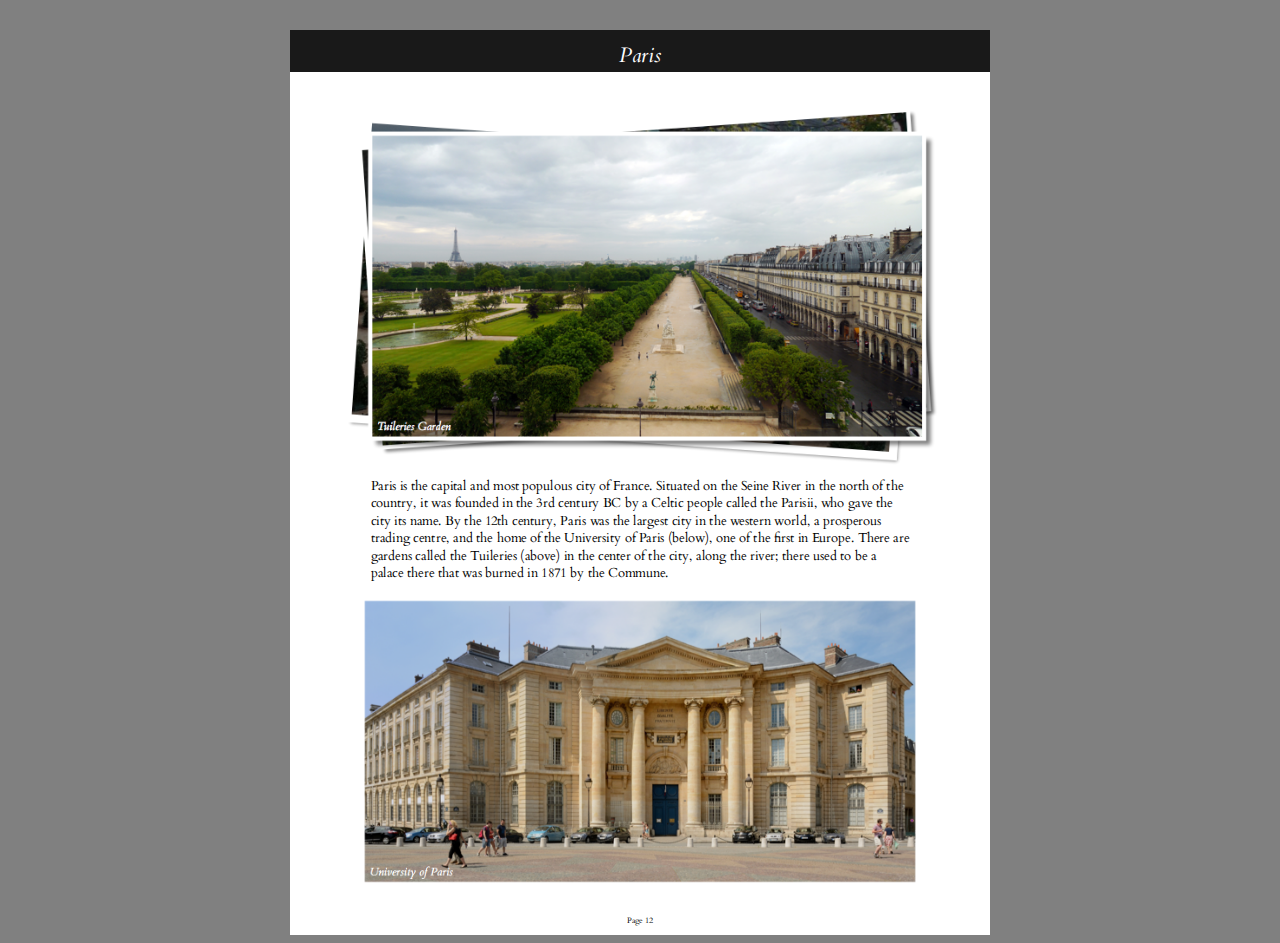
==== index.html @ 781702bc "styling the iframe" ====
<html>
<head>
	<link rel="stylesheet" type="text/css" href="./css/index.css">
	<title></title>
</head>
<body>
	<div id="wrap">
	<iframe src="./front.html" style="border:none"></iframe>
	</div>
</body>
</html>
---- css/index.css ----
body {
	background-color: gray;
}

iframe{
	position:relative;
	width: 1000px;
	height: 1300px;
	display: block;
	margin-left: auto;
	margin-right: auto;
	overflow-y: hidden;
	-ms-zoom: 0.70;
    -moz-transform: scale(0.70);
    -moz-transform-origin: 0 0;
    -o-transform: scale(0.70);
    -o-transform-origin: 0 0;
    -webkit-transform: scale(0.70);
    -webkit-transform-origin: 0 0;
}

#wrap {
	margin-top: 30px;
	background-color:white;
	width: 700px;
	height: 905px;
	overflow: hidden;
	display: block;
	margin-left: auto;
	margin-right: auto;
}
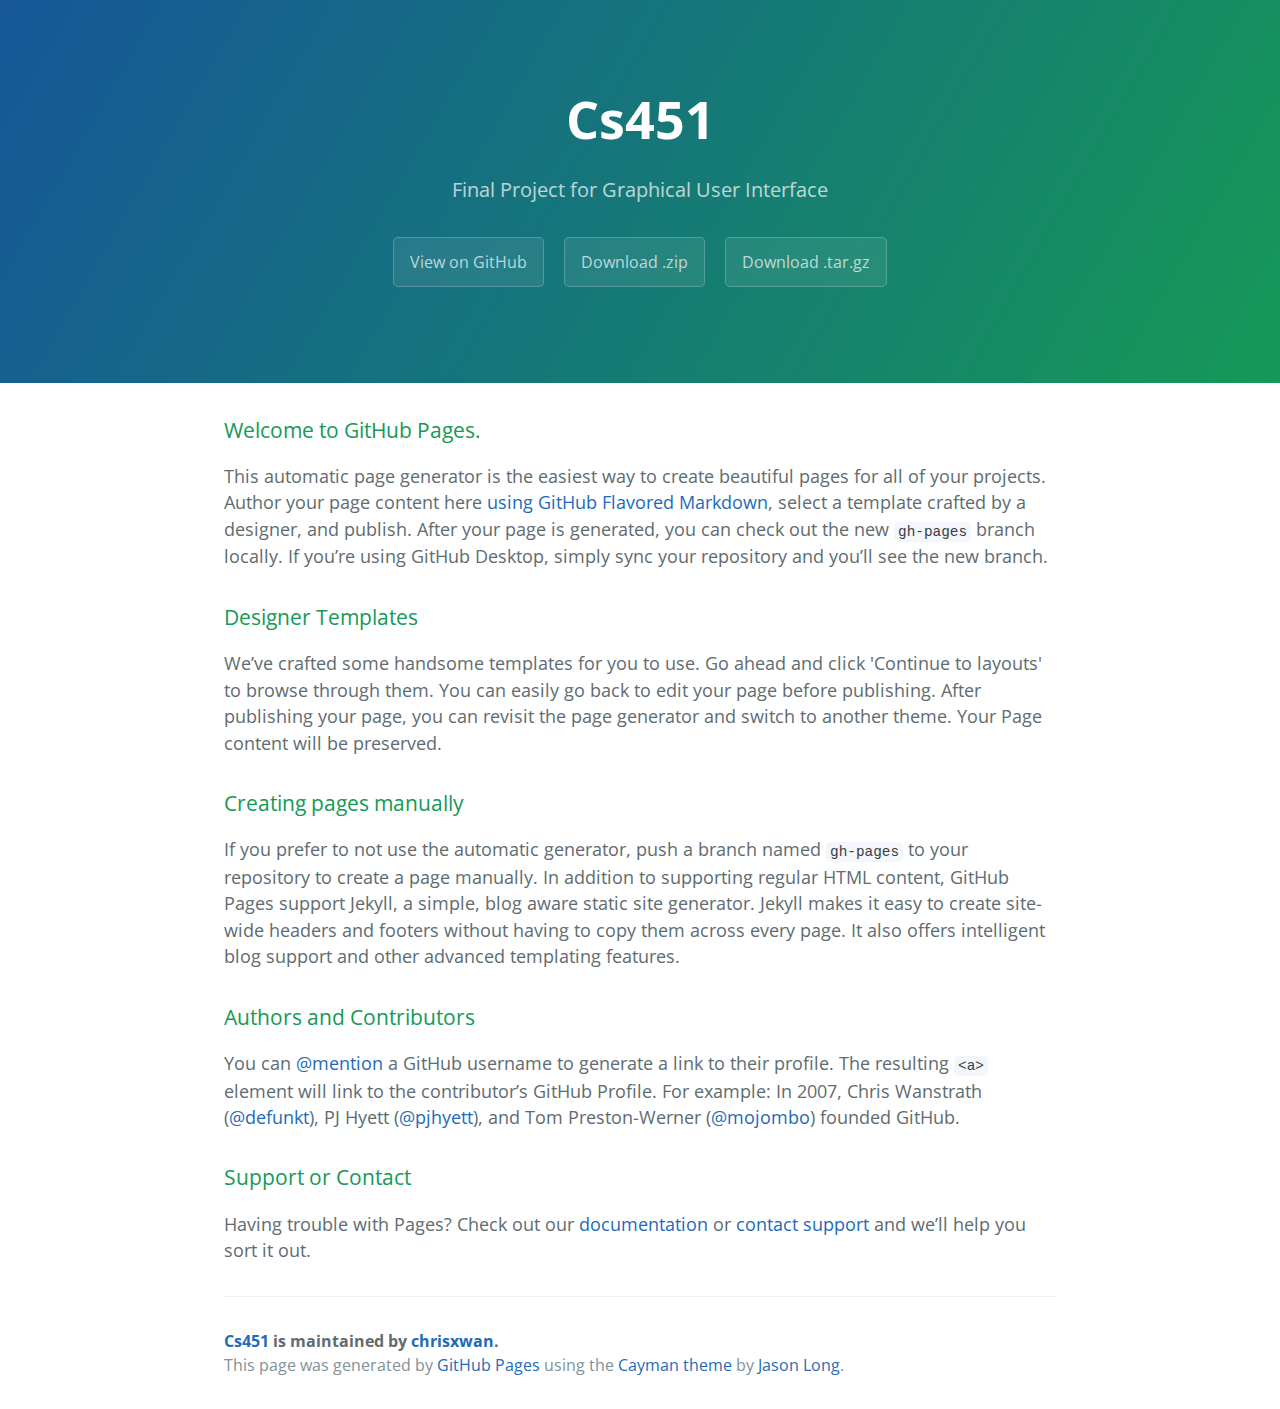
==== commit 61eb0ef2: "Create gh-pages branch via GitHub" ====
--- a/index.html
+++ b/index.html
@@ -1,11 +1,57 @@
-<html>
-<head>
-	<link rel="stylesheet" type="text/css" href="./css/index.css">
-	<title></title>
-</head>
-<body>
-	<div id="wrap">
-	<iframe src="./front.html" style="border:none"></iframe>
-	</div>
-</body>
-</html>+<!DOCTYPE html>
+<html lang="en-us">
+  <head>
+    <meta charset="UTF-8">
+    <title>Cs451 by chrisxwan</title>
+    <meta name="viewport" content="width=device-width, initial-scale=1">
+    <link rel="stylesheet" type="text/css" href="stylesheets/normalize.css" media="screen">
+    <link href='https://fonts.googleapis.com/css?family=Open+Sans:400,700' rel='stylesheet' type='text/css'>
+    <link rel="stylesheet" type="text/css" href="stylesheets/stylesheet.css" media="screen">
+    <link rel="stylesheet" type="text/css" href="stylesheets/github-light.css" media="screen">
+  </head>
+  <body>
+    <section class="page-header">
+      <h1 class="project-name">Cs451</h1>
+      <h2 class="project-tagline">Final Project for Graphical User Interface</h2>
+      <a href="https://github.com/chrisxwan/cs451" class="btn">View on GitHub</a>
+      <a href="https://github.com/chrisxwan/cs451/zipball/master" class="btn">Download .zip</a>
+      <a href="https://github.com/chrisxwan/cs451/tarball/master" class="btn">Download .tar.gz</a>
+    </section>
+
+    <section class="main-content">
+      <h3>
+<a id="welcome-to-github-pages" class="anchor" href="#welcome-to-github-pages" aria-hidden="true"><span aria-hidden="true" class="octicon octicon-link"></span></a>Welcome to GitHub Pages.</h3>
+
+<p>This automatic page generator is the easiest way to create beautiful pages for all of your projects. Author your page content here <a href="https://guides.github.com/features/mastering-markdown/">using GitHub Flavored Markdown</a>, select a template crafted by a designer, and publish. After your page is generated, you can check out the new <code>gh-pages</code> branch locally. If you’re using GitHub Desktop, simply sync your repository and you’ll see the new branch.</p>
+
+<h3>
+<a id="designer-templates" class="anchor" href="#designer-templates" aria-hidden="true"><span aria-hidden="true" class="octicon octicon-link"></span></a>Designer Templates</h3>
+
+<p>We’ve crafted some handsome templates for you to use. Go ahead and click 'Continue to layouts' to browse through them. You can easily go back to edit your page before publishing. After publishing your page, you can revisit the page generator and switch to another theme. Your Page content will be preserved.</p>
+
+<h3>
+<a id="creating-pages-manually" class="anchor" href="#creating-pages-manually" aria-hidden="true"><span aria-hidden="true" class="octicon octicon-link"></span></a>Creating pages manually</h3>
+
+<p>If you prefer to not use the automatic generator, push a branch named <code>gh-pages</code> to your repository to create a page manually. In addition to supporting regular HTML content, GitHub Pages support Jekyll, a simple, blog aware static site generator. Jekyll makes it easy to create site-wide headers and footers without having to copy them across every page. It also offers intelligent blog support and other advanced templating features.</p>
+
+<h3>
+<a id="authors-and-contributors" class="anchor" href="#authors-and-contributors" aria-hidden="true"><span aria-hidden="true" class="octicon octicon-link"></span></a>Authors and Contributors</h3>
+
+<p>You can <a href="https://help.github.com/articles/basic-writing-and-formatting-syntax/#mentioning-users-and-teams" class="user-mention">@mention</a> a GitHub username to generate a link to their profile. The resulting <code>&lt;a&gt;</code> element will link to the contributor’s GitHub Profile. For example: In 2007, Chris Wanstrath (<a href="https://github.com/defunkt" class="user-mention">@defunkt</a>), PJ Hyett (<a href="https://github.com/pjhyett" class="user-mention">@pjhyett</a>), and Tom Preston-Werner (<a href="https://github.com/mojombo" class="user-mention">@mojombo</a>) founded GitHub.</p>
+
+<h3>
+<a id="support-or-contact" class="anchor" href="#support-or-contact" aria-hidden="true"><span aria-hidden="true" class="octicon octicon-link"></span></a>Support or Contact</h3>
+
+<p>Having trouble with Pages? Check out our <a href="https://help.github.com/pages">documentation</a> or <a href="https://github.com/contact">contact support</a> and we’ll help you sort it out.</p>
+
+      <footer class="site-footer">
+        <span class="site-footer-owner"><a href="https://github.com/chrisxwan/cs451">Cs451</a> is maintained by <a href="https://github.com/chrisxwan">chrisxwan</a>.</span>
+
+        <span class="site-footer-credits">This page was generated by <a href="https://pages.github.com">GitHub Pages</a> using the <a href="https://github.com/jasonlong/cayman-theme">Cayman theme</a> by <a href="https://twitter.com/jasonlong">Jason Long</a>.</span>
+      </footer>
+
+    </section>
+
+  
+  </body>
+</html>
--- a/stylesheets/stylesheet.css
+++ b/stylesheets/stylesheet.css
@@ -0,0 +1,245 @@
+* {
+  box-sizing: border-box; }
+
+body {
+  padding: 0;
+  margin: 0;
+  font-family: "Open Sans", "Helvetica Neue", Helvetica, Arial, sans-serif;
+  font-size: 16px;
+  line-height: 1.5;
+  color: #606c71; }
+
+a {
+  color: #1e6bb8;
+  text-decoration: none; }
+  a:hover {
+    text-decoration: underline; }
+
+.btn {
+  display: inline-block;
+  margin-bottom: 1rem;
+  color: rgba(255, 255, 255, 0.7);
+  background-color: rgba(255, 255, 255, 0.08);
+  border-color: rgba(255, 255, 255, 0.2);
+  border-style: solid;
+  border-width: 1px;
+  border-radius: 0.3rem;
+  transition: color 0.2s, background-color 0.2s, border-color 0.2s; }
+  .btn + .btn {
+    margin-left: 1rem; }
+
+.btn:hover {
+  color: rgba(255, 255, 255, 0.8);
+  text-decoration: none;
+  background-color: rgba(255, 255, 255, 0.2);
+  border-color: rgba(255, 255, 255, 0.3); }
+
+@media screen and (min-width: 64em) {
+  .btn {
+    padding: 0.75rem 1rem; } }
+
+@media screen and (min-width: 42em) and (max-width: 64em) {
+  .btn {
+    padding: 0.6rem 0.9rem;
+    font-size: 0.9rem; } }
+
+@media screen and (max-width: 42em) {
+  .btn {
+    display: block;
+    width: 100%;
+    padding: 0.75rem;
+    font-size: 0.9rem; }
+    .btn + .btn {
+      margin-top: 1rem;
+      margin-left: 0; } }
+
+.page-header {
+  color: #fff;
+  text-align: center;
+  background-color: #159957;
+  background-image: linear-gradient(120deg, #155799, #159957); }
+
+@media screen and (min-width: 64em) {
+  .page-header {
+    padding: 5rem 6rem; } }
+
+@media screen and (min-width: 42em) and (max-width: 64em) {
+  .page-header {
+    padding: 3rem 4rem; } }
+
+@media screen and (max-width: 42em) {
+  .page-header {
+    padding: 2rem 1rem; } }
+
+.project-name {
+  margin-top: 0;
+  margin-bottom: 0.1rem; }
+
+@media screen and (min-width: 64em) {
+  .project-name {
+    font-size: 3.25rem; } }
+
+@media screen and (min-width: 42em) and (max-width: 64em) {
+  .project-name {
+    font-size: 2.25rem; } }
+
+@media screen and (max-width: 42em) {
+  .project-name {
+    font-size: 1.75rem; } }
+
+.project-tagline {
+  margin-bottom: 2rem;
+  font-weight: normal;
+  opacity: 0.7; }
+
+@media screen and (min-width: 64em) {
+  .project-tagline {
+    font-size: 1.25rem; } }
+
+@media screen and (min-width: 42em) and (max-width: 64em) {
+  .project-tagline {
+    font-size: 1.15rem; } }
+
+@media screen and (max-width: 42em) {
+  .project-tagline {
+    font-size: 1rem; } }
+
+.main-content :first-child {
+  margin-top: 0; }
+.main-content img {
+  max-width: 100%; }
+.main-content h1, .main-content h2, .main-content h3, .main-content h4, .main-content h5, .main-content h6 {
+  margin-top: 2rem;
+  margin-bottom: 1rem;
+  font-weight: normal;
+  color: #159957; }
+.main-content p {
+  margin-bottom: 1em; }
+.main-content code {
+  padding: 2px 4px;
+  font-family: Consolas, "Liberation Mono", Menlo, Courier, monospace;
+  font-size: 0.9rem;
+  color: #383e41;
+  background-color: #f3f6fa;
+  border-radius: 0.3rem; }
+.main-content pre {
+  padding: 0.8rem;
+  margin-top: 0;
+  margin-bottom: 1rem;
+  font: 1rem Consolas, "Liberation Mono", Menlo, Courier, monospace;
+  color: #567482;
+  word-wrap: normal;
+  background-color: #f3f6fa;
+  border: solid 1px #dce6f0;
+  border-radius: 0.3rem; }
+  .main-content pre > code {
+    padding: 0;
+    margin: 0;
+    font-size: 0.9rem;
+    color: #567482;
+    word-break: normal;
+    white-space: pre;
+    background: transparent;
+    border: 0; }
+.main-content .highlight {
+  margin-bottom: 1rem; }
+  .main-content .highlight pre {
+    margin-bottom: 0;
+    word-break: normal; }
+.main-content .highlight pre, .main-content pre {
+  padding: 0.8rem;
+  overflow: auto;
+  font-size: 0.9rem;
+  line-height: 1.45;
+  border-radius: 0.3rem; }
+.main-content pre code, .main-content pre tt {
+  display: inline;
+  max-width: initial;
+  padding: 0;
+  margin: 0;
+  overflow: initial;
+  line-height: inherit;
+  word-wrap: normal;
+  background-color: transparent;
+  border: 0; }
+  .main-content pre code:before, .main-content pre code:after, .main-content pre tt:before, .main-content pre tt:after {
+    content: normal; }
+.main-content ul, .main-content ol {
+  margin-top: 0; }
+.main-content blockquote {
+  padding: 0 1rem;
+  margin-left: 0;
+  color: #819198;
+  border-left: 0.3rem solid #dce6f0; }
+  .main-content blockquote > :first-child {
+    margin-top: 0; }
+  .main-content blockquote > :last-child {
+    margin-bottom: 0; }
+.main-content table {
+  display: block;
+  width: 100%;
+  overflow: auto;
+  word-break: normal;
+  word-break: keep-all; }
+  .main-content table th {
+    font-weight: bold; }
+  .main-content table th, .main-content table td {
+    padding: 0.5rem 1rem;
+    border: 1px solid #e9ebec; }
+.main-content dl {
+  padding: 0; }
+  .main-content dl dt {
+    padding: 0;
+    margin-top: 1rem;
+    font-size: 1rem;
+    font-weight: bold; }
+  .main-content dl dd {
+    padding: 0;
+    margin-bottom: 1rem; }
+.main-content hr {
+  height: 2px;
+  padding: 0;
+  margin: 1rem 0;
+  background-color: #eff0f1;
+  border: 0; }
+
+@media screen and (min-width: 64em) {
+  .main-content {
+    max-width: 64rem;
+    padding: 2rem 6rem;
+    margin: 0 auto;
+    font-size: 1.1rem; } }
+
+@media screen and (min-width: 42em) and (max-width: 64em) {
+  .main-content {
+    padding: 2rem 4rem;
+    font-size: 1.1rem; } }
+
+@media screen and (max-width: 42em) {
+  .main-content {
+    padding: 2rem 1rem;
+    font-size: 1rem; } }
+
+.site-footer {
+  padding-top: 2rem;
+  margin-top: 2rem;
+  border-top: solid 1px #eff0f1; }
+
+.site-footer-owner {
+  display: block;
+  font-weight: bold; }
+
+.site-footer-credits {
+  color: #819198; }
+
+@media screen and (min-width: 64em) {
+  .site-footer {
+    font-size: 1rem; } }
+
+@media screen and (min-width: 42em) and (max-width: 64em) {
+  .site-footer {
+    font-size: 1rem; } }
+
+@media screen and (max-width: 42em) {
+  .site-footer {
+    font-size: 0.9rem; } }
--- a/stylesheets/github-light.css
+++ b/stylesheets/github-light.css
@@ -0,0 +1,124 @@
+/*
+The MIT License (MIT)
+
+Copyright (c) 2015 GitHub, Inc.
+
+Permission is hereby granted, free of charge, to any person obtaining a copy
+of this software and associated documentation files (the "Software"), to deal
+in the Software without restriction, including without limitation the rights
+to use, copy, modify, merge, publish, distribute, sublicense, and/or sell
+copies of the Software, and to permit persons to whom the Software is
+furnished to do so, subject to the following conditions:
+
+The above copyright notice and this permission notice shall be included in all
+copies or substantial portions of the Software.
+
+THE SOFTWARE IS PROVIDED "AS IS", WITHOUT WARRANTY OF ANY KIND, EXPRESS OR
+IMPLIED, INCLUDING BUT NOT LIMITED TO THE WARRANTIES OF MERCHANTABILITY,
+FITNESS FOR A PARTICULAR PURPOSE AND NONINFRINGEMENT. IN NO EVENT SHALL THE
+AUTHORS OR COPYRIGHT HOLDERS BE LIABLE FOR ANY CLAIM, DAMAGES OR OTHER
+LIABILITY, WHETHER IN AN ACTION OF CONTRACT, TORT OR OTHERWISE, ARISING FROM,
+OUT OF OR IN CONNECTION WITH THE SOFTWARE OR THE USE OR OTHER DEALINGS IN THE
+SOFTWARE.
+
+*/
+
+.pl-c /* comment */ {
+  color: #969896;
+}
+
+.pl-c1      /* constant, markup.raw, meta.diff.header, meta.module-reference, meta.property-name, support, support.constant, support.variable, variable.other.constant */,
+.pl-s .pl-v /* string variable */ {
+  color: #0086b3;
+}
+
+.pl-e  /* entity */,
+.pl-en /* entity.name */ {
+  color: #795da3;
+}
+
+.pl-s .pl-s1 /* string source */,
+.pl-smi      /* storage.modifier.import, storage.modifier.package, storage.type.java, variable.other, variable.parameter.function */ {
+  color: #333;
+}
+
+.pl-ent /* entity.name.tag */ {
+  color: #63a35c;
+}
+
+.pl-k /* keyword, storage, storage.type */ {
+  color: #a71d5d;
+}
+
+.pl-pds              /* punctuation.definition.string, string.regexp.character-class */,
+.pl-s                /* string */,
+.pl-s .pl-pse .pl-s1 /* string punctuation.section.embedded source */,
+.pl-sr               /* string.regexp */,
+.pl-sr .pl-cce       /* string.regexp constant.character.escape */,
+.pl-sr .pl-sra       /* string.regexp string.regexp.arbitrary-repitition */,
+.pl-sr .pl-sre       /* string.regexp source.ruby.embedded */ {
+  color: #183691;
+}
+
+.pl-v /* variable */ {
+  color: #ed6a43;
+}
+
+.pl-id /* invalid.deprecated */ {
+  color: #b52a1d;
+}
+
+.pl-ii /* invalid.illegal */ {
+  background-color: #b52a1d;
+  color: #f8f8f8;
+}
+
+.pl-sr .pl-cce /* string.regexp constant.character.escape */ {
+  color: #63a35c;
+  font-weight: bold;
+}
+
+.pl-ml /* markup.list */ {
+  color: #693a17;
+}
+
+.pl-mh        /* markup.heading */,
+.pl-mh .pl-en /* markup.heading entity.name */,
+.pl-ms        /* meta.separator */ {
+  color: #1d3e81;
+  font-weight: bold;
+}
+
+.pl-mq /* markup.quote */ {
+  color: #008080;
+}
+
+.pl-mi /* markup.italic */ {
+  color: #333;
+  font-style: italic;
+}
+
+.pl-mb /* markup.bold */ {
+  color: #333;
+  font-weight: bold;
+}
+
+.pl-md /* markup.deleted, meta.diff.header.from-file */ {
+  background-color: #ffecec;
+  color: #bd2c00;
+}
+
+.pl-mi1 /* markup.inserted, meta.diff.header.to-file */ {
+  background-color: #eaffea;
+  color: #55a532;
+}
+
+.pl-mdr /* meta.diff.range */ {
+  color: #795da3;
+  font-weight: bold;
+}
+
+.pl-mo /* meta.output */ {
+  color: #1d3e81;
+}
+
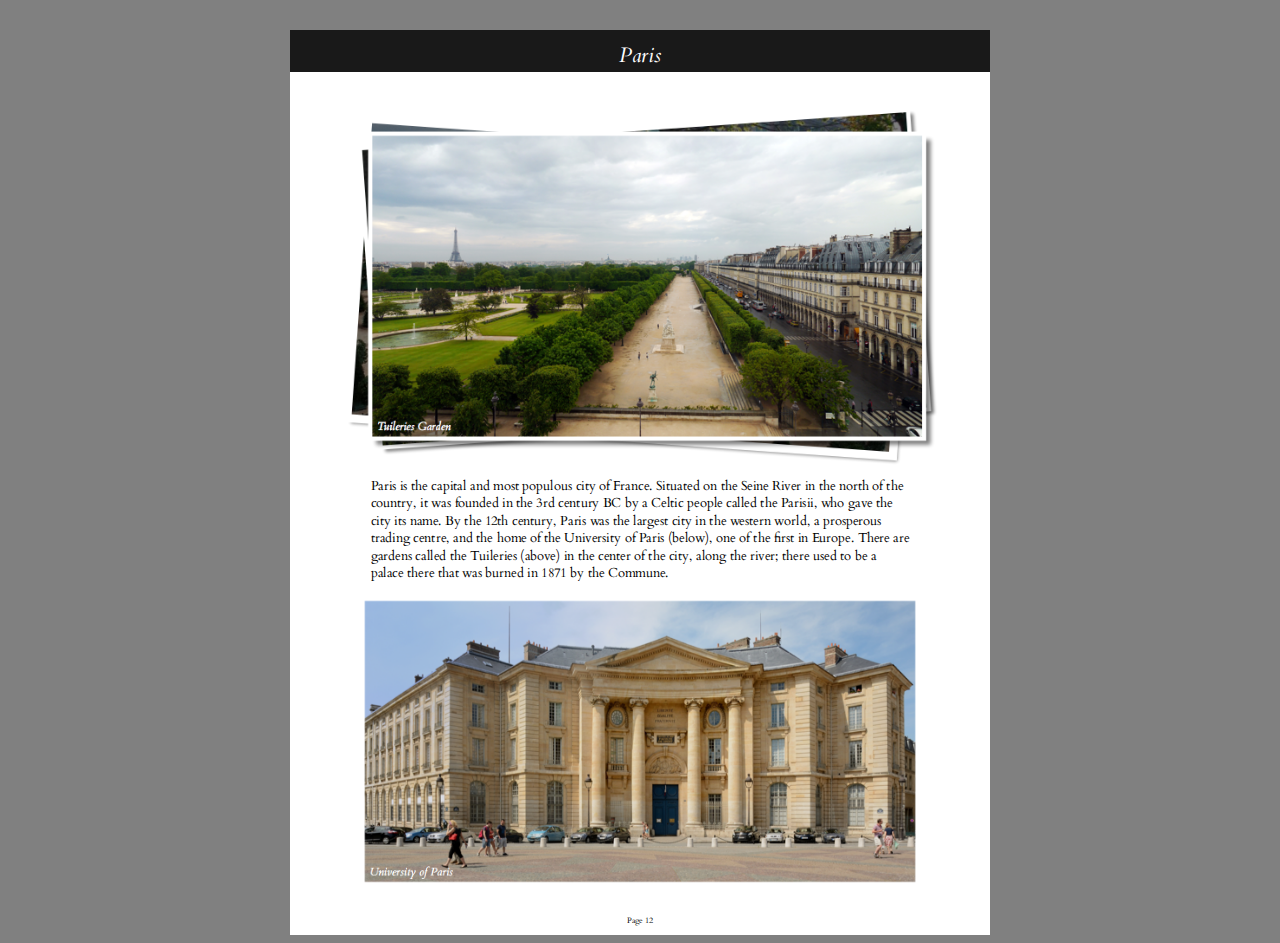
==== commit 5d68b9e3: "push to gh" ====
--- a/index.html
+++ b/index.html
@@ -1,57 +1,13 @@
+
 <!DOCTYPE html>
-<html lang="en-us">
-  <head>
-    <meta charset="UTF-8">
-    <title>Cs451 by chrisxwan</title>
-    <meta name="viewport" content="width=device-width, initial-scale=1">
-    <link rel="stylesheet" type="text/css" href="stylesheets/normalize.css" media="screen">
-    <link href='https://fonts.googleapis.com/css?family=Open+Sans:400,700' rel='stylesheet' type='text/css'>
-    <link rel="stylesheet" type="text/css" href="stylesheets/stylesheet.css" media="screen">
-    <link rel="stylesheet" type="text/css" href="stylesheets/github-light.css" media="screen">
-  </head>
-  <body>
-    <section class="page-header">
-      <h1 class="project-name">Cs451</h1>
-      <h2 class="project-tagline">Final Project for Graphical User Interface</h2>
-      <a href="https://github.com/chrisxwan/cs451" class="btn">View on GitHub</a>
-      <a href="https://github.com/chrisxwan/cs451/zipball/master" class="btn">Download .zip</a>
-      <a href="https://github.com/chrisxwan/cs451/tarball/master" class="btn">Download .tar.gz</a>
-    </section>
-
-    <section class="main-content">
-      <h3>
-<a id="welcome-to-github-pages" class="anchor" href="#welcome-to-github-pages" aria-hidden="true"><span aria-hidden="true" class="octicon octicon-link"></span></a>Welcome to GitHub Pages.</h3>
-
-<p>This automatic page generator is the easiest way to create beautiful pages for all of your projects. Author your page content here <a href="https://guides.github.com/features/mastering-markdown/">using GitHub Flavored Markdown</a>, select a template crafted by a designer, and publish. After your page is generated, you can check out the new <code>gh-pages</code> branch locally. If you’re using GitHub Desktop, simply sync your repository and you’ll see the new branch.</p>
-
-<h3>
-<a id="designer-templates" class="anchor" href="#designer-templates" aria-hidden="true"><span aria-hidden="true" class="octicon octicon-link"></span></a>Designer Templates</h3>
-
-<p>We’ve crafted some handsome templates for you to use. Go ahead and click 'Continue to layouts' to browse through them. You can easily go back to edit your page before publishing. After publishing your page, you can revisit the page generator and switch to another theme. Your Page content will be preserved.</p>
-
-<h3>
-<a id="creating-pages-manually" class="anchor" href="#creating-pages-manually" aria-hidden="true"><span aria-hidden="true" class="octicon octicon-link"></span></a>Creating pages manually</h3>
-
-<p>If you prefer to not use the automatic generator, push a branch named <code>gh-pages</code> to your repository to create a page manually. In addition to supporting regular HTML content, GitHub Pages support Jekyll, a simple, blog aware static site generator. Jekyll makes it easy to create site-wide headers and footers without having to copy them across every page. It also offers intelligent blog support and other advanced templating features.</p>
-
-<h3>
-<a id="authors-and-contributors" class="anchor" href="#authors-and-contributors" aria-hidden="true"><span aria-hidden="true" class="octicon octicon-link"></span></a>Authors and Contributors</h3>
-
-<p>You can <a href="https://help.github.com/articles/basic-writing-and-formatting-syntax/#mentioning-users-and-teams" class="user-mention">@mention</a> a GitHub username to generate a link to their profile. The resulting <code>&lt;a&gt;</code> element will link to the contributor’s GitHub Profile. For example: In 2007, Chris Wanstrath (<a href="https://github.com/defunkt" class="user-mention">@defunkt</a>), PJ Hyett (<a href="https://github.com/pjhyett" class="user-mention">@pjhyett</a>), and Tom Preston-Werner (<a href="https://github.com/mojombo" class="user-mention">@mojombo</a>) founded GitHub.</p>
-
-<h3>
-<a id="support-or-contact" class="anchor" href="#support-or-contact" aria-hidden="true"><span aria-hidden="true" class="octicon octicon-link"></span></a>Support or Contact</h3>
-
-<p>Having trouble with Pages? Check out our <a href="https://help.github.com/pages">documentation</a> or <a href="https://github.com/contact">contact support</a> and we’ll help you sort it out.</p>
-
-      <footer class="site-footer">
-        <span class="site-footer-owner"><a href="https://github.com/chrisxwan/cs451">Cs451</a> is maintained by <a href="https://github.com/chrisxwan">chrisxwan</a>.</span>
-
-        <span class="site-footer-credits">This page was generated by <a href="https://pages.github.com">GitHub Pages</a> using the <a href="https://github.com/jasonlong/cayman-theme">Cayman theme</a> by <a href="https://twitter.com/jasonlong">Jason Long</a>.</span>
-      </footer>
-
-    </section>
-
-  
-  </body>
-</html>
+<html>
+<head>
+	<link rel="stylesheet" type="text/css" href="./css/index.css">
+	<title></title>
+</head>
+<body>
+	<div id="wrap">
+	<iframe src="./front.html" style="border:none"></iframe>
+	</div>
+</body>
+</html>--- a/css/index.css
+++ b/css/index.css
@@ -0,0 +1,31 @@
+body {
+	background-color: gray;
+}
+
+iframe{
+	position:relative;
+	width: 1000px;
+	height: 1300px;
+	display: block;
+	margin-left: auto;
+	margin-right: auto;
+	overflow-y: hidden;
+	-ms-zoom: 0.70;
+    -moz-transform: scale(0.70);
+    -moz-transform-origin: 0 0;
+    -o-transform: scale(0.70);
+    -o-transform-origin: 0 0;
+    -webkit-transform: scale(0.70);
+    -webkit-transform-origin: 0 0;
+}
+
+#wrap {
+	margin-top: 30px;
+	background-color:white;
+	width: 700px;
+	height: 905px;
+	overflow: hidden;
+	display: block;
+	margin-left: auto;
+	margin-right: auto;
+}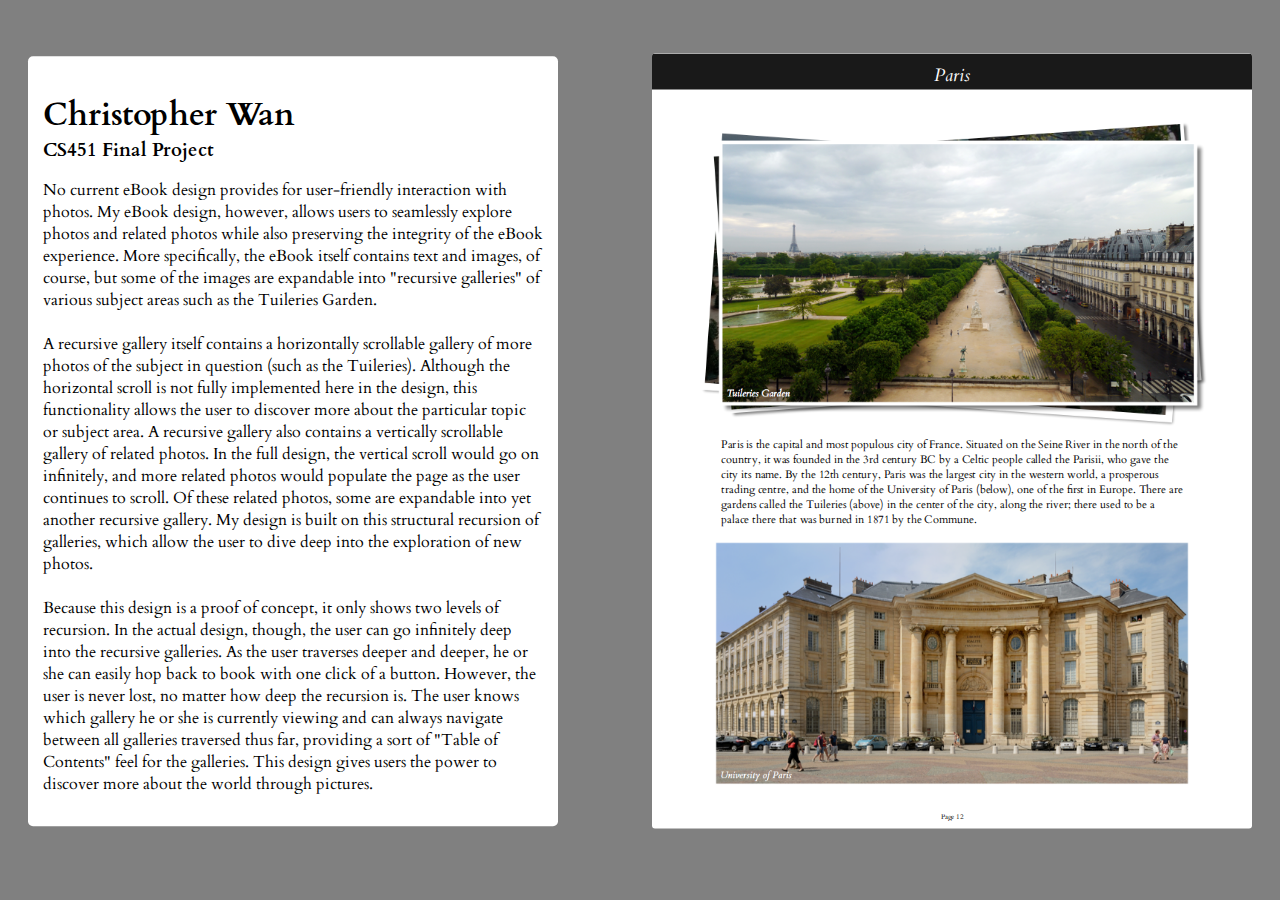
==== commit 7277dd8c: "done?" ====
--- a/index.html
+++ b/index.html
@@ -1,11 +1,22 @@
-
-<!DOCTYPE html>
 <html>
 <head>
+  <link href='https://fonts.googleapis.com/css?family=Cardo:400,400italic' rel='stylesheet' type='text/css'>
 	<link rel="stylesheet" type="text/css" href="./css/index.css">
 	<title></title>
 </head>
 <body>
+  <div id="explanation">
+    <h1>Christopher Wan</h1>
+    <h3>CS451 Final Project</h3>
+    <p>No current eBook design provides for user-friendly interaction with photos. My eBook design, however, allows users to seamlessly explore photos and related photos while also preserving the integrity of the eBook experience. More specifically, the eBook itself contains text and images, of course, but some of the images are expandable into "recursive galleries" of various subject areas such as the Tuileries Garden. 
+      <br>
+      <br>
+      A recursive gallery itself contains a horizontally scrollable gallery of more photos of the subject in question (such as the Tuileries). Although the horizontal scroll is not fully implemented here in the design, this functionality allows the user to discover more about the particular topic or subject area. A recursive gallery also contains a vertically scrollable gallery of related photos. In the full design, the vertical scroll would go on infinitely, and more related photos would populate the page as the user continues to scroll. Of these related photos, some are expandable into yet another recursive gallery. My design is built on this structural recursion of galleries, which allow the user to dive deep into the exploration of new photos. 
+
+      <br>
+      <br>
+      Because this design is a proof of concept, it only shows two levels of recursion. In the actual design, though, the user can go infinitely deep into the recursive galleries. As the user traverses deeper and deeper, he or she can easily hop back to book with one click of a button. However, the user is never lost, no matter how deep the recursion is. The user knows which gallery he or she is currently viewing and can always navigate between all galleries traversed thus far, providing a sort of "Table of Contents" feel for the galleries. This design gives users the power to discover more about the world through pictures.</p>
+  </div>
 	<div id="wrap">
 	<iframe src="./front.html" style="border:none"></iframe>
 	</div>
--- a/css/index.css
+++ b/css/index.css
@@ -1,5 +1,6 @@
 body {
 	background-color: gray;
+	font-family: 'Cardo', serif;
 }
 
 iframe{
@@ -10,22 +11,80 @@
 	margin-left: auto;
 	margin-right: auto;
 	overflow-y: hidden;
-	-ms-zoom: 0.70;
-    -moz-transform: scale(0.70);
+	-ms-zoom: 0.60;
+    -moz-transform: scale(0.60);
     -moz-transform-origin: 0 0;
-    -o-transform: scale(0.70);
+    -o-transform: scale(0.60);
     -o-transform-origin: 0 0;
-    -webkit-transform: scale(0.70);
+    -webkit-transform: scale(0.60);
     -webkit-transform-origin: 0 0;
 }
 
+
+
 #wrap {
-	margin-top: 30px;
+	border-radius: 3px;
 	background-color:white;
-	width: 700px;
-	height: 905px;
+	width: 600px;
+	height: 775px;
 	overflow: hidden;
 	display: block;
-	margin-left: auto;
-	margin-right: auto;
-}+	/*margin-left: 200px;*/
+	float:right;
+	margin-right: 200px;
+	position: relative;
+  	top: 49%;
+  	transform: translateY(-50%);
+}
+
+#explanation {
+	padding: 15px;
+	border-radius: 5px;
+	background-color: white;
+	float: left;
+	margin-left: 200px;
+	width: 500px;
+	position: relative;
+  	top: 49%;
+  	transform: translateY(-50%);
+}
+
+h1 {
+	margin-bottom: 0;
+}
+
+h3 {
+	margin: 0;
+}
+
+
+/* Responsive stuff */
+@media (max-width: 1546px) {
+	#wrap {
+		margin-right: 100px;
+	}
+
+	#explanation {
+		margin-left: 100px;
+	}
+}
+
+@media (max-width: 1400px) {
+	#wrap {
+		margin-right: 60px;
+	}
+
+	#explanation {
+		margin-left: 60px;
+	}
+}
+
+@media (max-width: 1308px) {
+	#wrap {
+		margin-right: 20px;
+	}
+
+	#explanation {
+		margin-left: 20px;
+	}
+}
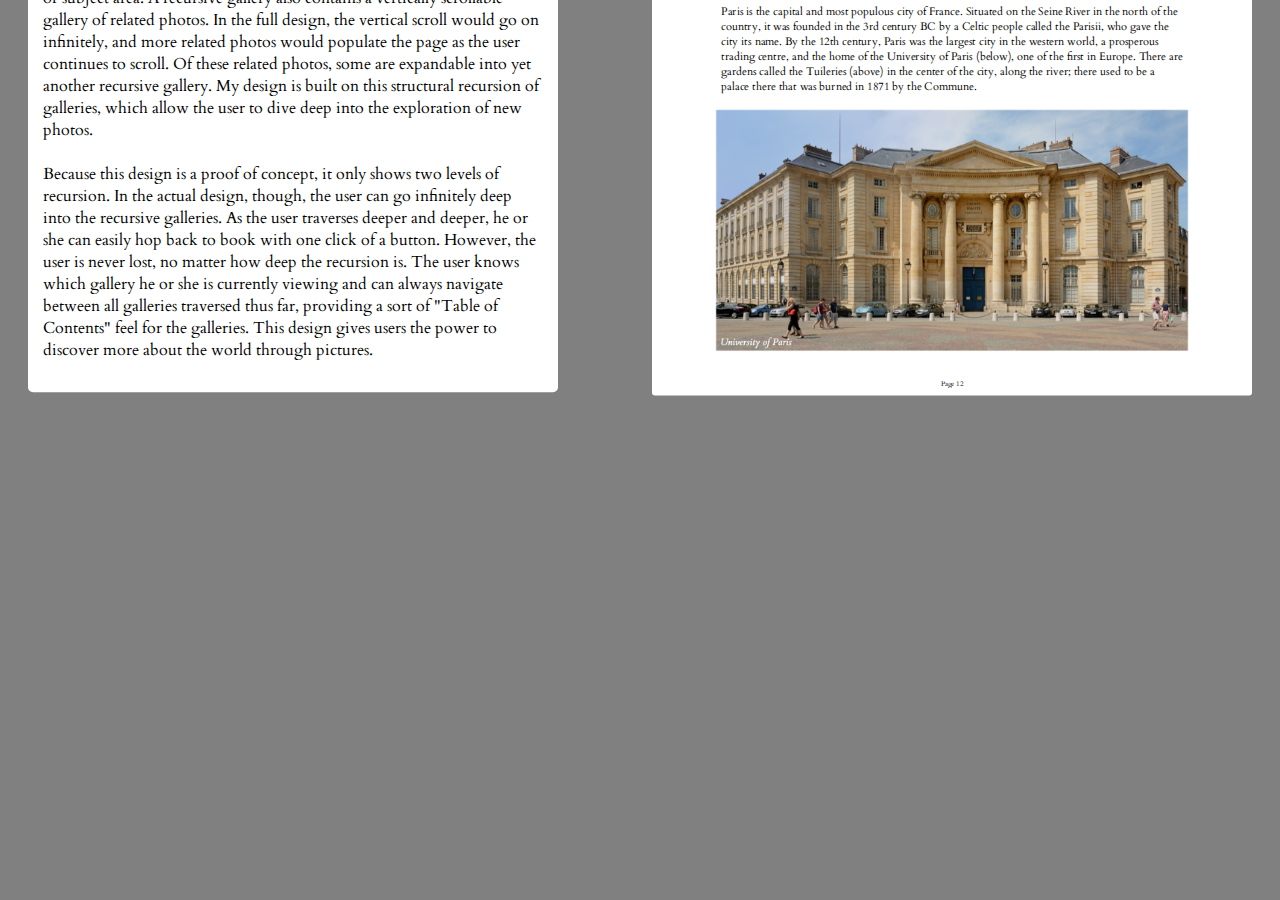
==== commit 041afb91: "Merge branch 'master' into gh-pages" ====
--- a/index.html
+++ b/index.html
@@ -1,3 +1,5 @@
+
+<!DOCTYPE html>
 <html>
 <head>
   <link href='https://fonts.googleapis.com/css?family=Cardo:400,400italic' rel='stylesheet' type='text/css'>
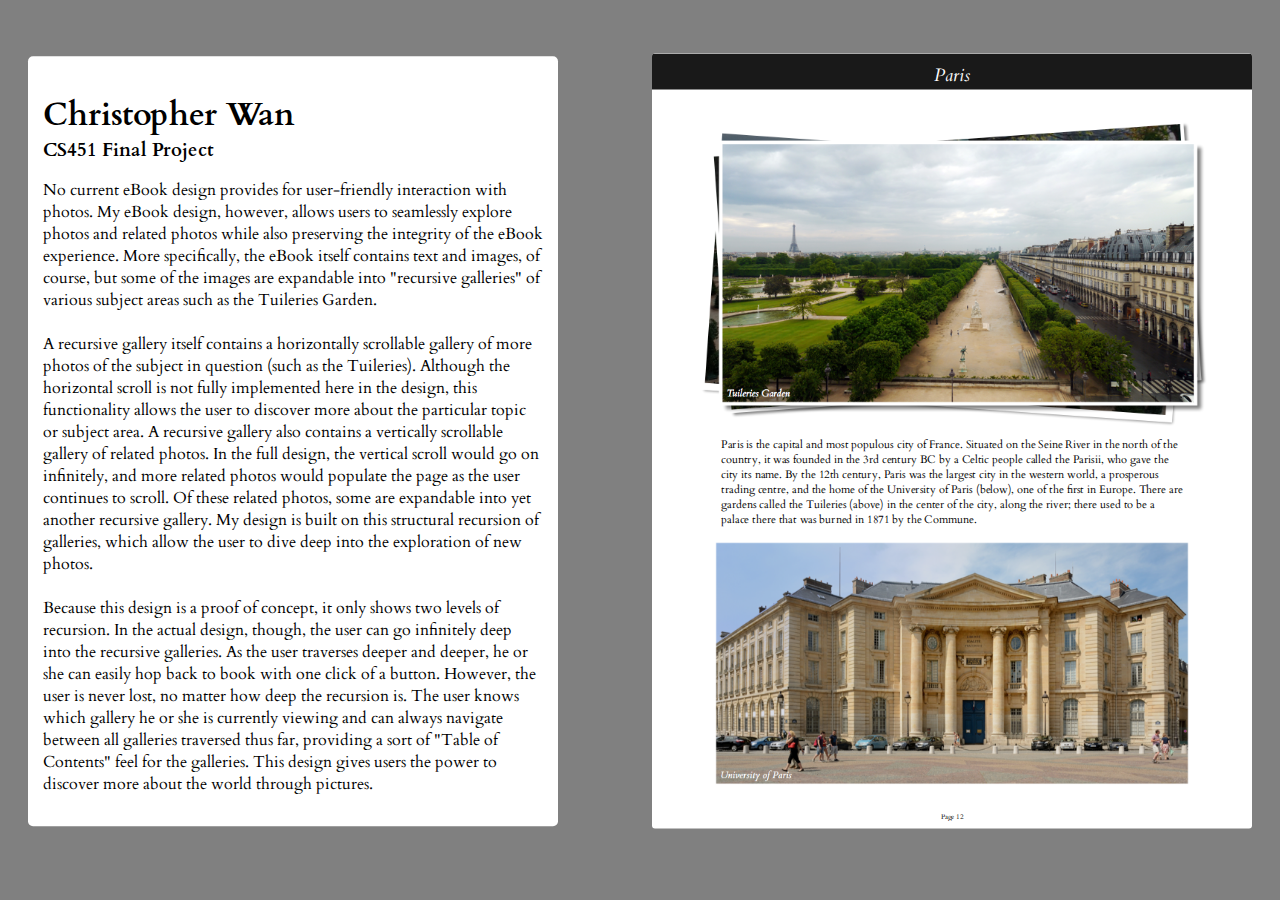
==== commit 580df211: "sometimes i dont get it" ====
--- a/index.html
+++ b/index.html
@@ -1,5 +1,3 @@
-
-<!DOCTYPE html>
 <html>
 <head>
   <link href='https://fonts.googleapis.com/css?family=Cardo:400,400italic' rel='stylesheet' type='text/css'>
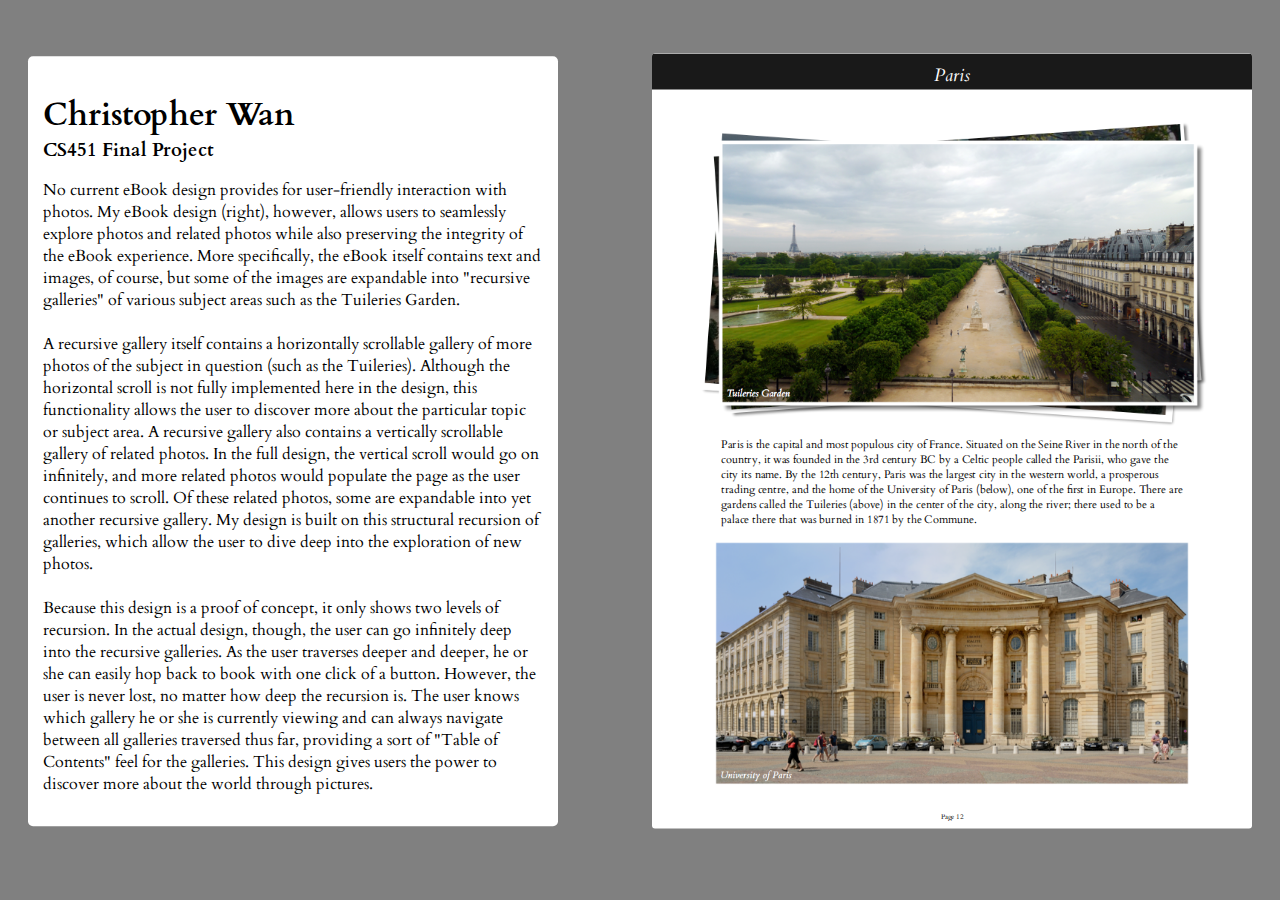
==== commit 9150aac5: "add one thing" ====
--- a/index.html
+++ b/index.html
@@ -2,13 +2,13 @@
 <head>
   <link href='https://fonts.googleapis.com/css?family=Cardo:400,400italic' rel='stylesheet' type='text/css'>
 	<link rel="stylesheet" type="text/css" href="./css/index.css">
-	<title></title>
+	<title>CS451 Final Project</title>
 </head>
 <body>
   <div id="explanation">
     <h1>Christopher Wan</h1>
     <h3>CS451 Final Project</h3>
-    <p>No current eBook design provides for user-friendly interaction with photos. My eBook design, however, allows users to seamlessly explore photos and related photos while also preserving the integrity of the eBook experience. More specifically, the eBook itself contains text and images, of course, but some of the images are expandable into "recursive galleries" of various subject areas such as the Tuileries Garden. 
+    <p>No current eBook design provides for user-friendly interaction with photos. My eBook design (right), however, allows users to seamlessly explore photos and related photos while also preserving the integrity of the eBook experience. More specifically, the eBook itself contains text and images, of course, but some of the images are expandable into "recursive galleries" of various subject areas such as the Tuileries Garden. 
       <br>
       <br>
       A recursive gallery itself contains a horizontally scrollable gallery of more photos of the subject in question (such as the Tuileries). Although the horizontal scroll is not fully implemented here in the design, this functionality allows the user to discover more about the particular topic or subject area. A recursive gallery also contains a vertically scrollable gallery of related photos. In the full design, the vertical scroll would go on infinitely, and more related photos would populate the page as the user continues to scroll. Of these related photos, some are expandable into yet another recursive gallery. My design is built on this structural recursion of galleries, which allow the user to dive deep into the exploration of new photos. 
